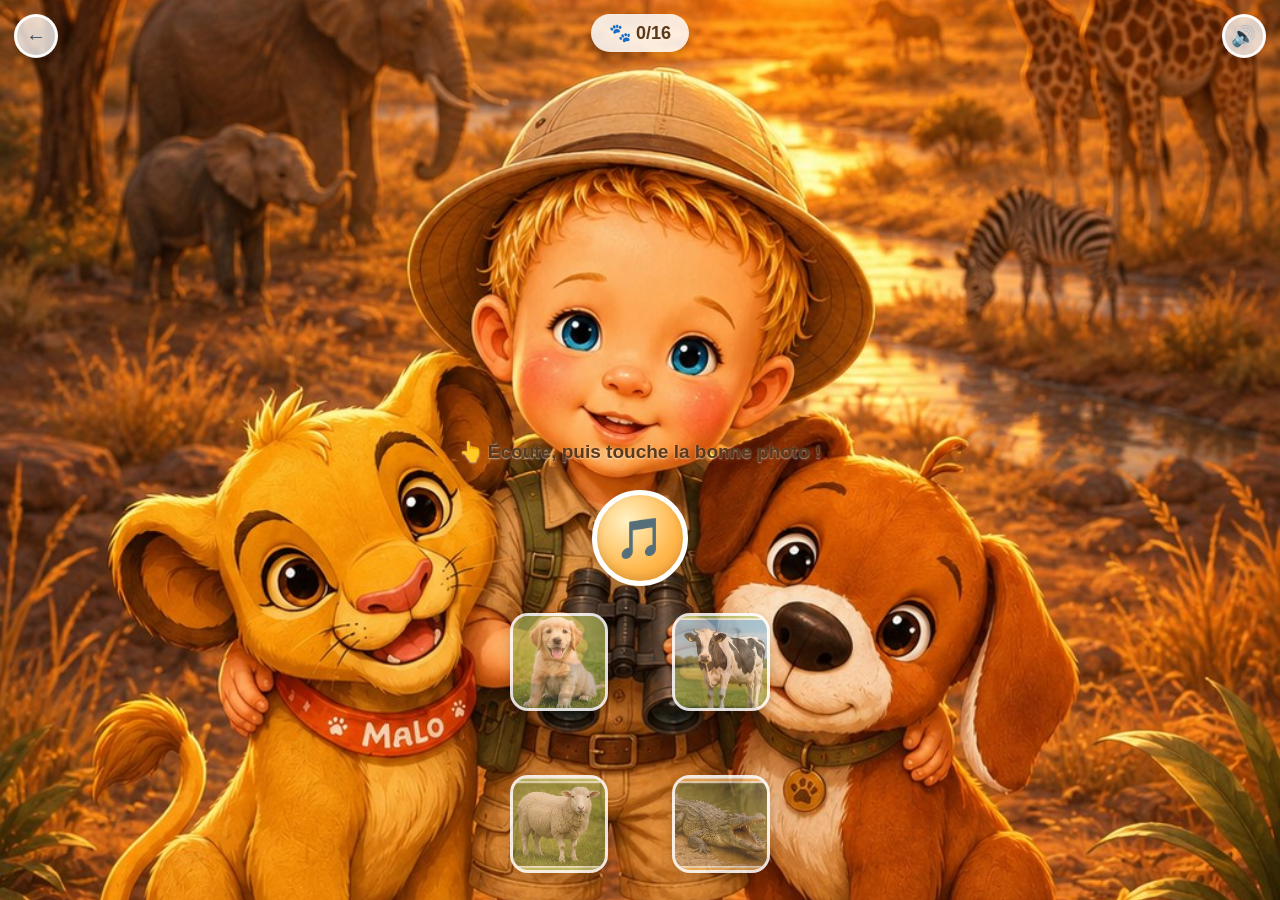
==== animaux.html @ 4cf5c092 "Refactor styles and update button icon in animaux.html" ====
<!DOCTYPE html>
<html lang="fr">
<head>
<meta charset="UTF-8">
<meta name="viewport" content="width=device-width, initial-scale=1.0, maximum-scale=1, user-scalable=no">
<meta name="apple-mobile-web-app-capable" content="yes">
<meta name="mobile-web-app-capable" content="yes">
<title>Les animaux - Le Monde de Malo</title>
<style>
  html,body{ margin:0; padding:0; overflow:hidden; touch-action:manipulation; overscroll-behavior:none;
    -webkit-user-select:none;user-select:none;-moz-user-select:none;-ms-user-select:none;
    -webkit-touch-callout:none; -webkit-tap-highlight-color:transparent;
    font-family:'Comic Sans MS','Trebuchet MS',sans-serif;
  }
  *{-webkit-tap-highlight-color:transparent; box-sizing:border-box;}
  ::selection{background:transparent;}
  #wrap{
    position:relative; width:100vw; height:100vh; overflow:hidden;
    background:#e8d9a0 url('images/safari_bg.jpg') center/cover no-repeat;
    display:flex; flex-direction:column;
  }

  .topbar{position:relative; z-index:40; display:flex; justify-content:space-between; align-items:flex-start; padding:14px;}
  .round-btn{
    width:44px; height:44px; border-radius:50%;
    background:rgba(255,255,255,.75); border:3px solid rgba(255,255,255,.95);
    display:flex; align-items:center; justify-content:center;
    font-size:20px; font-weight:900; color:#3a4a5a; text-decoration:none;
    box-shadow:0 4px 10px rgba(0,0,0,.2); cursor:pointer;
  }
  .round-btn:active{ transform:scale(.94); }
  .score-pill{
    background:rgba(255,255,255,.85); border-radius:20px; padding:8px 18px;
    font-size:clamp(14px,3.6vw,18px); font-weight:800; color:#5a3a1c;
    box-shadow:0 4px 10px rgba(0,0,0,.2); white-space:nowrap;
  }

  #stage{ position:relative; flex:1; display:flex; flex-direction:column; align-items:center; justify-content:flex-end; gap:3vh; padding:0 4vw 3vh; }

  #soundBtn{
    width:clamp(72px,20vw,96px); height:clamp(72px,20vw,96px); border-radius:50%;
    background:radial-gradient(circle at 35% 30%, #fff2c4, #ffb84d 60%, #ff9d2e);
    border:5px solid #fff; box-shadow:0 8px 18px rgba(0,0,0,.28), inset 0 -4px 8px rgba(0,0,0,.12);
    display:flex; align-items:center; justify-content:center;
    font-size:clamp(30px,8vw,40px); cursor:pointer;
    animation: pulseSound 1.4s ease-in-out infinite;
  }
  #soundBtn:active{ transform:scale(.94); }
  @keyframes pulseSound{
    0%,100%{ box-shadow:0 8px 20px rgba(0,0,0,.25), 0 0 0 0 rgba(255,184,77,.6); }
    50%{ box-shadow:0 8px 20px rgba(0,0,0,.25), 0 0 0 16px rgba(255,184,77,0); }
  }
  .sound-hint{ text-align:center; font-weight:800; color:#5a3a1c; font-size:clamp(14px,4vw,19px); text-shadow:0 1px 2px rgba(255,255,255,.6); }

  #choices{
    display:grid; grid-template-columns:1fr 1fr; gap:5vw;
    width:100%; max-width:260px;
  }
  .choice-card{
    position:relative; border-radius:18px; overflow:hidden;
    border:3px solid rgba(255,255,255,.8); box-shadow:0 5px 12px rgba(0,0,0,.18);
    aspect-ratio:1/1; cursor:pointer; background:rgba(255,255,255,.3);
    transition:transform .15s;
  }
  .choice-card img{ width:100%; height:100%; object-fit:cover; display:block; opacity:.6; }
  .choice-card:active{ transform:scale(.95); }
  .choice-card.correct{ animation: correctPop .5s ease-out; border-color:#7be06a; }
  .choice-card.wrong{ animation: wrongShake .4s ease-in-out; }
  @keyframes correctPop{ 0%{transform:scale(1);} 40%{transform:scale(1.08);} 100%{transform:scale(1);} }
  @keyframes wrongShake{
    0%,100%{ transform:translateX(0); }
    25%{ transform:translateX(-8px); }
    75%{ transform:translateX(8px); }
  }
  .choice-card .check{
    position:absolute; inset:0; display:flex; align-items:center; justify-content:center;
    font-size:54px; background:rgba(123,224,106,.55); opacity:0; transition:opacity .2s; pointer-events:none;
  }
  .choice-card.correct .check{ opacity:1; }

  .toast{
    position:absolute; left:50%; top:14px; transform:translateX(-50%);
    background:#fff; padding:9px 20px; border-radius:20px; font-weight:800; color:#a5672f;
    box-shadow:0 4px 10px rgba(0,0,0,.2); opacity:0; transition:opacity .3s; pointer-events:none;
    z-index:60; font-size:clamp(13px,3.6vw,16px); white-space:nowrap;
  }
  .toast.show{ opacity:1; }

  .confetti-piece{position:fixed; pointer-events:none; border-radius:2px; z-index:70;}

  #endBanner{
    position:absolute; inset:0; display:flex; flex-direction:column; align-items:center; justify-content:center;
    background:rgba(255,255,255,.95); opacity:0; pointer-events:none; transition:opacity .3s; text-align:center; z-index:80;
  }
  #endBanner.show{ opacity:1; pointer-events:auto; }
  #endBanner .big{ font-size:54px; margin-bottom:8px; }
  #endBanner h2{ color:#e0507f; font-size:28px; margin:0 0 8px 0; }
  #endBanner p{ color:#5a7a67; font-weight:600; margin:0 0 22px 0; }
  .again-btn{
    background:linear-gradient(180deg,#ffe08a,#ffd166); border:none; border-bottom:5px solid #d99a1f;
    border-radius:40px; padding:14px 40px; font-family:inherit; font-weight:800; font-size:18px;
    color:#7a4a26; cursor:pointer;
  }
  .again-btn:active{ transform:translateY(3px); border-bottom-width:1px; }
</style>
</head>
<body>
<div id="wrap">
  <div class="topbar">
    <a class="round-btn" href="index.html">←</a>
    <div class="score-pill">🐾 <span id="scoreCount">0</span>/<span id="scoreTotal">16</span></div>
    <button class="round-btn" id="soundToggle">🔊</button>
  </div>

  <div id="stage">
    <div class="toast" id="toast"></div>
    <div class="sound-hint">👆 Écoute, puis touche la bonne photo !</div>
    <button id="soundBtn">🎵</button>
    <div id="choices"></div>
  </div>

  <div id="endBanner">
    <div class="big">🎉🐾🎉</div>
    <h2>Bravo Malo !</h2>
    <p>Tu as trouvé tous les animaux !</p>
    <button class="again-btn" id="againBtn">🔁 Rejouer</button>
  </div>
</div>

<script>
/* ================= Les 16 animaux (photos déjà intégrées, sons à déposer dans sounds/animals/) ================= */
const ANIMALS = [
  { id:'dog',       label:'Chien',    img:'images/animals/anim_dog.png',       sound:'sounds/animals/dog.mp3' },
  { id:'cat',       label:'Chat',     img:'images/animals/anim_cat.png',       sound:'sounds/animals/cat.mp3' },
  { id:'lion',      label:'Lion',     img:'images/animals/anim_lion.png',      sound:'sounds/animals/lion.mp3' },
  { id:'elephant',  label:'Éléphant', img:'images/animals/anim_elephant.png',  sound:'sounds/animals/elephant.mp3' },
  { id:'cow',       label:'Vache',    img:'images/animals/anim_cow.png',       sound:'sounds/animals/cow.mp3' },
  { id:'horse',     label:'Cheval',   img:'images/animals/anim_horse.png',     sound:'sounds/animals/horse.mp3' },
  { id:'giraffe',   label:'Girafe',   img:'images/animals/anim_giraffe.png',   sound:'sounds/animals/giraffe.mp3' },
  { id:'zebra',     label:'Zèbre',    img:'images/animals/anim_zebra.png',     sound:'sounds/animals/zebra.mp3' },
  { id:'pig',       label:'Cochon',   img:'images/animals/anim_pig.png',       sound:'sounds/animals/pig.mp3' },
  { id:'chicken',   label:'Poule',    img:'images/animals/anim_chicken.png',   sound:'sounds/animals/chicken.mp3' },
  { id:'monkey',    label:'Singe',    img:'images/animals/anim_monkey.png',    sound:'sounds/animals/monkey.mp3' },
  { id:'hippo',     label:'Hippopotame', img:'images/animals/anim_hippo.png', sound:'sounds/animals/hippo.mp3' },
  { id:'sheep',     label:'Mouton',   img:'images/animals/anim_sheep.png',     sound:'sounds/animals/sheep.mp3' },
  { id:'duck',      label:'Canard',   img:'images/animals/anim_duck.png',      sound:'sounds/animals/duck.mp3' },
  { id:'crocodile', label:'Crocodile',img:'images/animals/anim_crocodile.png', sound:'sounds/animals/crocodile.mp3' },
  { id:'cheetah',   label:'Guépard',  img:'images/animals/anim_cheetah.png',   sound:'sounds/animals/cheetah.mp3' },
];

/* ================= Son ================= */
let muted = false;
const SFX = {
  win:  new Audio('sounds/win.wav'),
  miss: new Audio('sounds/miss.wav'),
  chime:new Audio('sounds/chime.wav'),
};
function playSfx(name){
  if(muted) return;
  const src = SFX[name];
  if(!src) return;
  try{ const a = src.cloneNode(); a.volume = 0.6; a.play().catch(()=>{}); }catch(e){}
}
const animalAudioCache = {};
function playAnimalSound(a){
  if(muted) return;
  let audio = animalAudioCache[a.id];
  if(!audio){ audio = new Audio(a.sound); animalAudioCache[a.id] = audio; }
  try{ audio.currentTime = 0; audio.play().catch(()=>{}); }catch(e){}
}

const bgMusic = new Audio('sounds/musique_fond.mp3');
bgMusic.loop = true;
bgMusic.volume = 0.035;
let bgStarted = false;
function startBgMusic(){
  if(bgStarted) return;
  bgStarted = true;
  if(!muted) bgMusic.play().catch(()=>{});
}
window.addEventListener('pointerdown', startBgMusic, {once:true});
window.addEventListener('pointerdown', unlockAnimalSounds, {once:true});

function unlockAnimalSounds(){
  ANIMALS.forEach(a=>{
    const audio = new Audio(a.sound);
    animalAudioCache[a.id] = audio;
    audio.muted = true;
    audio.play().then(()=>{
      audio.pause();
      audio.currentTime = 0;
      audio.muted = false;
    }).catch(()=>{ audio.muted = false; });
  });
}

document.getElementById('soundToggle').addEventListener('click', ()=>{
  muted = !muted;
  document.getElementById('soundToggle').textContent = muted ? '🔇' : '🔊';
  if(muted){ bgMusic.pause(); } else if(bgStarted){ bgMusic.play().catch(()=>{}); }
});

/* ================= Toast ================= */
function toast(msg){
  const t = document.getElementById('toast');
  t.textContent = msg;
  t.classList.add('show');
  clearTimeout(toast._t);
  toast._t = setTimeout(()=> t.classList.remove('show'), 1400);
}

/* ================= Confettis ================= */
function burstConfetti(x, y){
  const colors = ['#ff6f9c','#ffd166','#8fd694','#6fc3ff','#c98fff'];
  for(let i=0;i<16;i++){
    const p = document.createElement('div');
    p.className = 'confetti-piece';
    const size = 6 + Math.random()*6;
    p.style.width = size+'px'; p.style.height = size+'px';
    p.style.background = colors[Math.floor(Math.random()*colors.length)];
    p.style.left = x+'px'; p.style.top = y+'px';
    document.body.appendChild(p);
    const dx = (Math.random()-0.5)*260;
    const dy = -(100+Math.random()*180);
    p.style.transition = 'transform .9s cubic-bezier(.2,.8,.3,1), opacity .9s';
    requestAnimationFrame(()=>{
      p.style.transform = `translate(${dx}px, ${dy}px) rotate(${Math.random()*360}deg)`;
      p.style.opacity = '0';
    });
    setTimeout(()=> p.remove(), 950);
  }
}

/* ================= Logique du jeu ================= */
function shuffle(arr){
  const a = arr.slice();
  for(let i=a.length-1;i>0;i--){
    const j = Math.floor(Math.random()*(i+1));
    [a[i],a[j]] = [a[j],a[i]];
  }
  return a;
}

let pool = [];       // animaux restant à trouver dans ce tour complet
let found = 0;
let current = null;
let locked = false;  // évite de spammer pendant l'animation de transition

function newRound(){
  locked = false;
  if(pool.length === 0){
    setTimeout(()=>{
      document.getElementById('endBanner').classList.add('show');
      playSfx('win');
    }, 300);
    return;
  }
  current = pool.pop();

  const others = shuffle(ANIMALS.filter(a => a.id !== current.id)).slice(0,3);
  const choices = shuffle([current, ...others]);

  const el = document.getElementById('choices');
  el.innerHTML = '';
  choices.forEach(a=>{
    const card = document.createElement('div');
    card.className = 'choice-card';
    card.innerHTML = `<img src="${a.img}" alt="${a.label}"><div class="check">✅</div>`;
    card.addEventListener('pointerup', ()=> handleChoice(a, card));
    el.appendChild(card);
  });

  setTimeout(()=> playAnimalSound(current), 400);
}

function handleChoice(a, card){
  if(locked) return;
  if(a.id === current.id){
    locked = true;
    card.classList.add('correct');
    found++;
    document.getElementById('scoreCount').textContent = found;
    playSfx('win');
    toast('🎉 Bravo, c\'est le/la ' + current.label + ' !');
    const rect = card.getBoundingClientRect();
    burstConfetti(rect.left + rect.width/2, rect.top + rect.height/2);
    setTimeout(newRound, 1300);
  } else {
    card.classList.add('wrong');
    playSfx('miss');
    toast('Essaie encore ! 🤔');
    setTimeout(()=> card.classList.remove('wrong'), 400);
  }
}

document.getElementById('soundBtn').addEventListener('click', ()=>{
  if(current) playAnimalSound(current);
});

document.getElementById('againBtn').addEventListener('click', ()=>{
  document.getElementById('endBanner').classList.remove('show');
  startGame();
});

function startGame(){
  pool = shuffle(ANIMALS);
  found = 0;
  document.getElementById('scoreCount').textContent = 0;
  document.getElementById('scoreTotal').textContent = ANIMALS.length;
  newRound();
}

startGame();
</script>
</body>
</html>
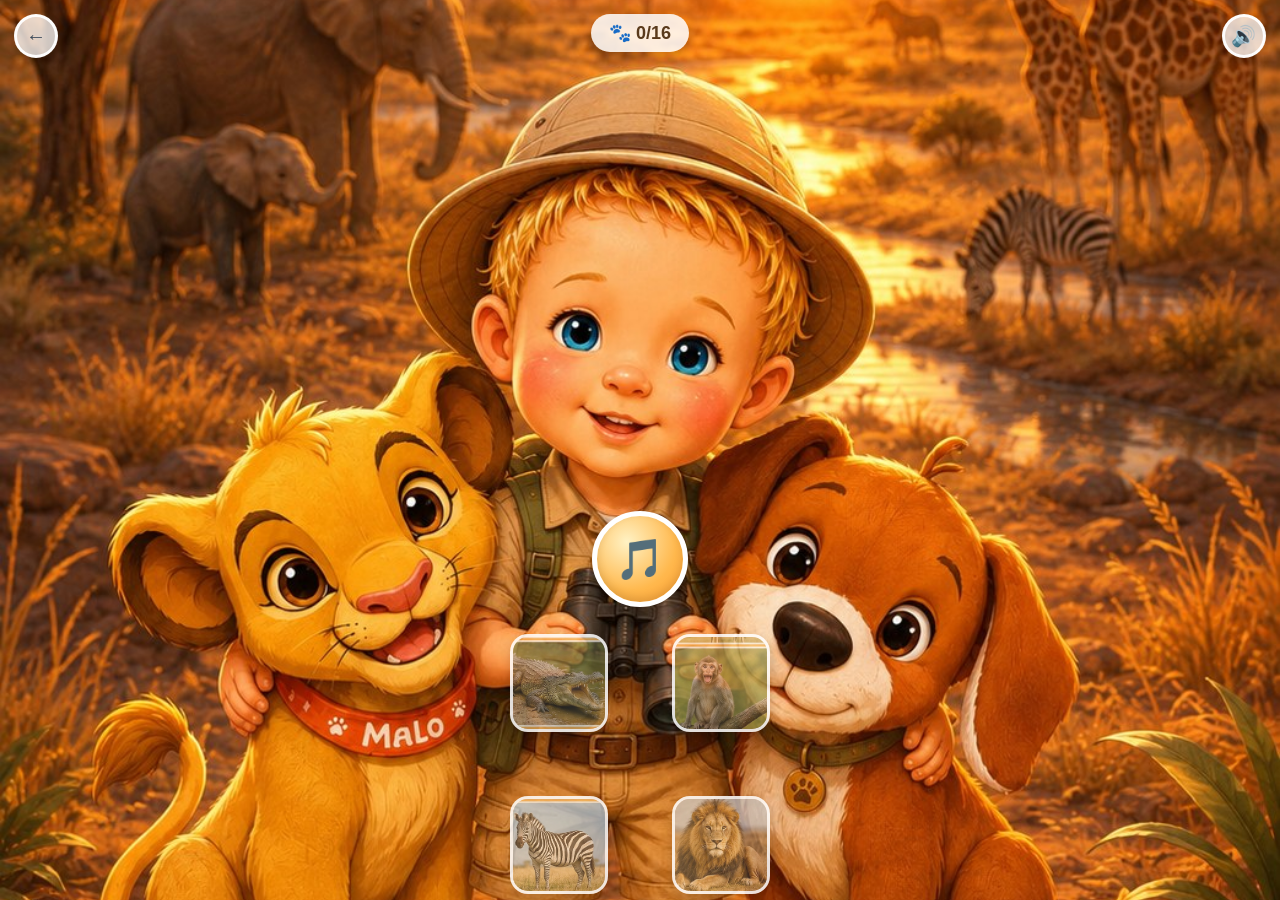
==== commit a519051a: "Update animaux.html" ====
--- a/animaux.html
+++ b/animaux.html
@@ -35,7 +35,7 @@
     box-shadow:0 4px 10px rgba(0,0,0,.2); white-space:nowrap;
   }
 
-  #stage{ position:relative; flex:1; display:flex; flex-direction:column; align-items:center; justify-content:flex-end; gap:3vh; padding:0 4vw 3vh; }
+  #stage{ position:relative; flex:1; display:flex; flex-direction:column; align-items:center; justify-content:flex-end; gap:3vh; padding:0 4vw calc(env(safe-area-inset-bottom) + 6px); }
 
   #soundBtn{
     width:clamp(72px,20vw,96px); height:clamp(72px,20vw,96px); border-radius:50%;
@@ -114,7 +114,6 @@
 
   <div id="stage">
     <div class="toast" id="toast"></div>
-    <div class="sound-hint">👆 Écoute, puis touche la bonne photo !</div>
     <button id="soundBtn">🎵</button>
     <div id="choices"></div>
   </div>
@@ -162,11 +161,23 @@
   try{ const a = src.cloneNode(); a.volume = 0.6; a.play().catch(()=>{}); }catch(e){}
 }
 const animalAudioCache = {};
+let currentPlayingAudio = null;
+function stopAnimalSound(){
+  if(currentPlayingAudio){
+    currentPlayingAudio.pause();
+    currentPlayingAudio.currentTime = 0;
+  }
+}
 function playAnimalSound(a){
   if(muted) return;
+  stopAnimalSound();
   let audio = animalAudioCache[a.id];
   if(!audio){ audio = new Audio(a.sound); animalAudioCache[a.id] = audio; }
-  try{ audio.currentTime = 0; audio.play().catch(()=>{}); }catch(e){}
+  try{
+    audio.currentTime = 0;
+    audio.play().catch(()=>{});
+    currentPlayingAudio = audio;
+  }catch(e){}
 }
 
 const bgMusic = new Audio('sounds/musique_fond.mp3');
@@ -277,6 +288,7 @@
   if(locked) return;
   if(a.id === current.id){
     locked = true;
+    stopAnimalSound();
     card.classList.add('correct');
     found++;
     document.getElementById('scoreCount').textContent = found;
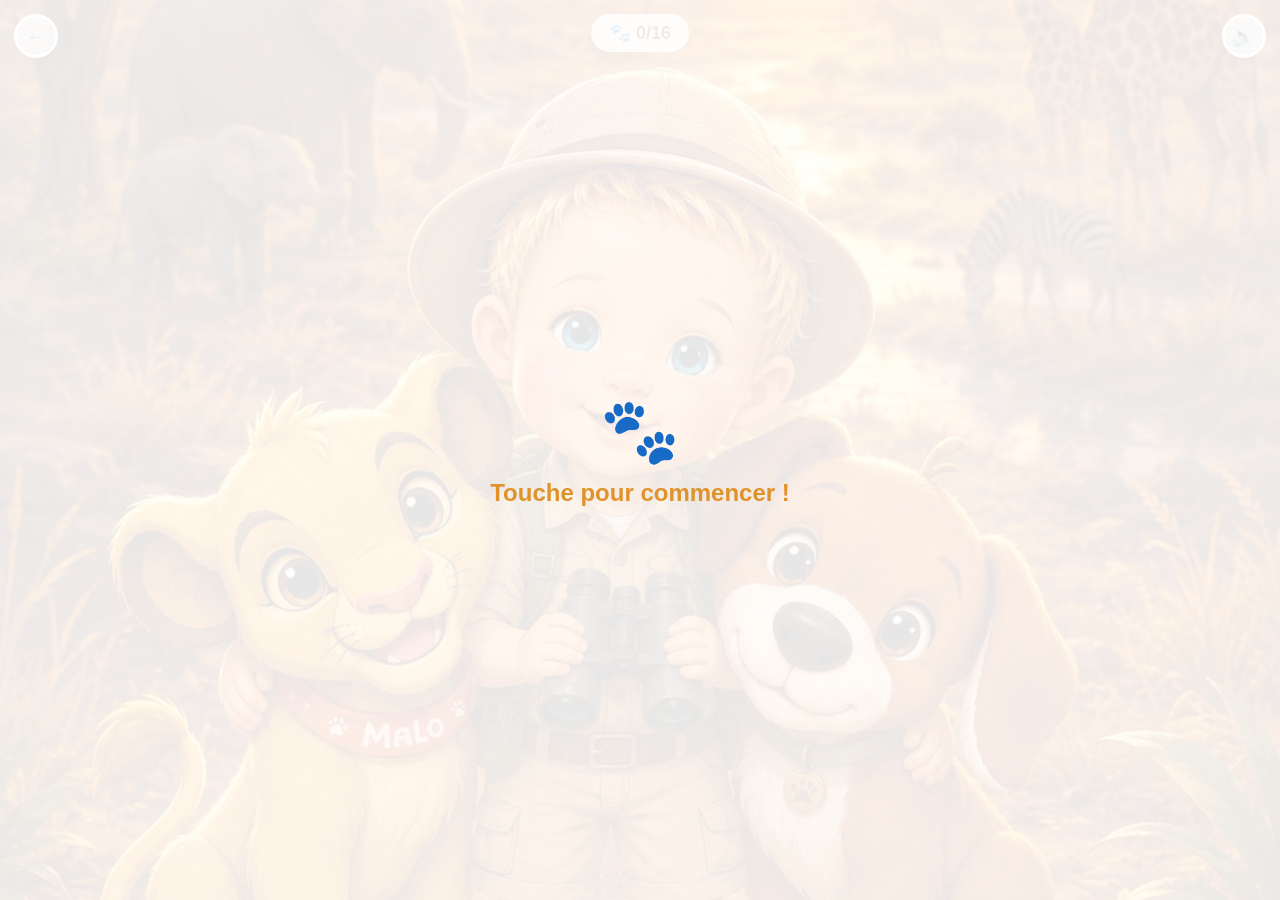
==== commit c6243967: "Update animaux.html" ====
--- a/animaux.html
+++ b/animaux.html
@@ -37,21 +37,6 @@
 
   #stage{ position:relative; flex:1; display:flex; flex-direction:column; align-items:center; justify-content:flex-end; gap:3vh; padding:0 4vw calc(env(safe-area-inset-bottom) + 6px); }
 
-  #soundBtn{
-    width:clamp(72px,20vw,96px); height:clamp(72px,20vw,96px); border-radius:50%;
-    background:radial-gradient(circle at 35% 30%, #fff2c4, #ffb84d 60%, #ff9d2e);
-    border:5px solid #fff; box-shadow:0 8px 18px rgba(0,0,0,.28), inset 0 -4px 8px rgba(0,0,0,.12);
-    display:flex; align-items:center; justify-content:center;
-    font-size:clamp(30px,8vw,40px); cursor:pointer;
-    animation: pulseSound 1.4s ease-in-out infinite;
-  }
-  #soundBtn:active{ transform:scale(.94); }
-  @keyframes pulseSound{
-    0%,100%{ box-shadow:0 8px 20px rgba(0,0,0,.25), 0 0 0 0 rgba(255,184,77,.6); }
-    50%{ box-shadow:0 8px 20px rgba(0,0,0,.25), 0 0 0 16px rgba(255,184,77,0); }
-  }
-  .sound-hint{ text-align:center; font-weight:800; color:#5a3a1c; font-size:clamp(14px,4vw,19px); text-shadow:0 1px 2px rgba(255,255,255,.6); }
-
   #choices{
     display:grid; grid-template-columns:1fr 1fr; gap:5vw;
     width:100%; max-width:260px;
@@ -96,6 +81,17 @@
   #endBanner .big{ font-size:54px; margin-bottom:8px; }
   #endBanner h2{ color:#e0507f; font-size:28px; margin:0 0 8px 0; }
   #endBanner p{ color:#5a7a67; font-weight:600; margin:0 0 22px 0; }
+
+  #startOverlay{
+    position:absolute; inset:0; display:flex; flex-direction:column; align-items:center; justify-content:center;
+    background:rgba(255,255,255,.9); z-index:90; text-align:center;
+    animation: pulseSound 1.4s ease-in-out infinite;
+  }
+  #startOverlay .big{ font-size:64px; margin-bottom:10px; }
+  #startOverlay h2{ color:#e0932a; font-size:24px; margin:0; }
+  @keyframes pulseSound{
+    0%,100%{ opacity:1; } 50%{ opacity:.85; }
+  }
   .again-btn{
     background:linear-gradient(180deg,#ffe08a,#ffd166); border:none; border-bottom:5px solid #d99a1f;
     border-radius:40px; padding:14px 40px; font-family:inherit; font-weight:800; font-size:18px;
@@ -114,8 +110,12 @@
 
   <div id="stage">
     <div class="toast" id="toast"></div>
-    <button id="soundBtn">🎵</button>
     <div id="choices"></div>
+  </div>
+
+  <div id="startOverlay">
+    <div class="big">🐾</div>
+    <h2>Touche pour commencer !</h2>
   </div>
 
   <div id="endBanner">
@@ -189,21 +189,6 @@
   bgStarted = true;
   if(!muted) bgMusic.play().catch(()=>{});
 }
-window.addEventListener('pointerdown', startBgMusic, {once:true});
-window.addEventListener('pointerdown', unlockAnimalSounds, {once:true});
-
-function unlockAnimalSounds(){
-  ANIMALS.forEach(a=>{
-    const audio = new Audio(a.sound);
-    animalAudioCache[a.id] = audio;
-    audio.muted = true;
-    audio.play().then(()=>{
-      audio.pause();
-      audio.currentTime = 0;
-      audio.muted = false;
-    }).catch(()=>{ audio.muted = false; });
-  });
-}
 
 document.getElementById('soundToggle').addEventListener('click', ()=>{
   muted = !muted;
@@ -305,9 +290,11 @@
   }
 }
 
-document.getElementById('soundBtn').addEventListener('click', ()=>{
-  if(current) playAnimalSound(current);
-});
+document.getElementById('startOverlay').addEventListener('pointerdown', ()=>{
+  startBgMusic();
+  document.getElementById('startOverlay').style.display = 'none';
+  startGame();
+}, {once:true});
 
 document.getElementById('againBtn').addEventListener('click', ()=>{
   document.getElementById('endBanner').classList.remove('show');
@@ -322,7 +309,6 @@
   newRound();
 }
 
-startGame();
 </script>
 </body>
 </html>
